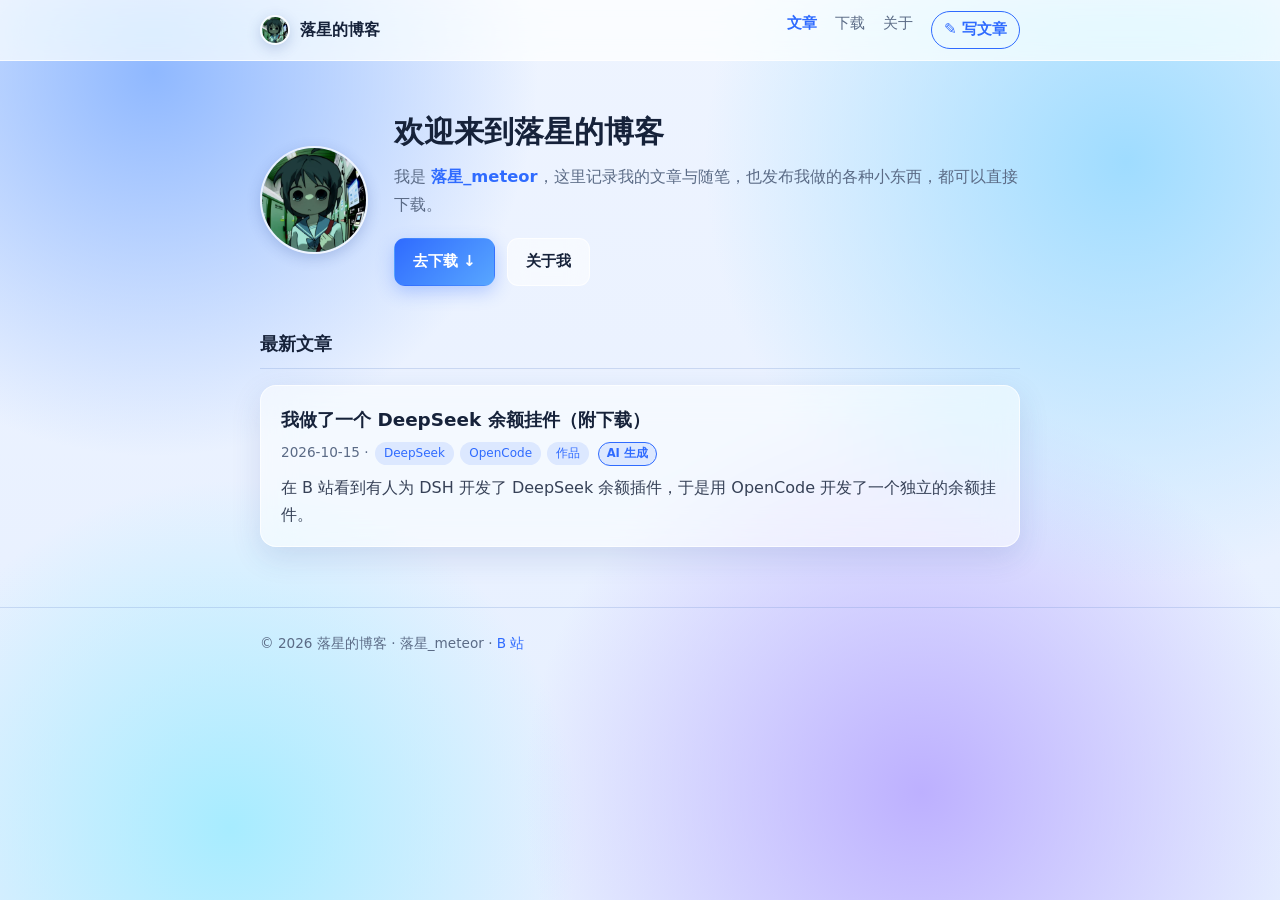
==== index.html @ 9fdb2017 "Add files via upload" ====
<!DOCTYPE html>
<html lang="zh-CN">
<head>
<meta charset="UTF-8">
<meta name="viewport" content="width=device-width, initial-scale=1.0">
<title>落星的博客</title>
<meta name="description" content="欢迎来到落星的博客，记录文章，也发布我做的东西。">
<link rel="icon" href="assets/avatar.jpg">
<link rel="stylesheet" href="assets/style.css">
</head>
<body data-page="home">
  <header class="site-header">
    <div class="container header-inner">
      <a class="brand" href="index.html">
        <img class="brand-avatar" src="assets/avatar.jpg" alt="">
        落星的博客
      </a>
      <nav class="nav">
        <a href="index.html" class="active">文章</a>
        <a href="downloads.html">下载</a>
        <a href="about.html">关于</a>
        <a href="admin.html" class="write-link">✎ 写文章</a>
      </nav>
    </div>
  </header>

  <main class="container">
    <section class="hero">
      <img class="avatar" src="assets/avatar.jpg" alt="落星_meteor 的头像">
      <div class="hero-text">
        <h1>欢迎来到落星的博客</h1>
        <p>我是 <span class="accent">落星_meteor</span>，这里记录我的文章与随笔，也发布我做的各种小东西，都可以直接下载。</p>
        <div class="hero-actions">
          <a class="btn" href="downloads.html">去下载 ↓</a>
          <a class="btn ghost" href="about.html">关于我</a>
        </div>
      </div>
    </section>

    <section>
      <h2 class="section-title">最新文章</h2>
      <div id="posts-list" class="post-list"></div>
    </section>
  </main>

  <footer class="site-footer">
    <div class="container">
      <p>© <span id="year"></span> 落星的博客 · 落星_meteor ·
        <a href="https://space.bilibili.com/3632300612913675" target="_blank" rel="noopener">B 站</a>
      </p>
    </div>
  </footer>

  <script src="assets/data.js"></script>
  <script src="assets/app.js"></script>
</body>
</html>
---- assets/style.css ----
/* ============ 落星的博客 · 蓝色 + 磨砂玻璃 ============ */
:root {
  --accent: #2f6bff;
  --accent-2: #58a6ff;
  --text: #16223a;
  --muted: #5b6b86;
  --line: rgba(120, 150, 210, .28);
  --glass: rgba(255, 255, 255, .55);
  --glass-strong: rgba(255, 255, 255, .72);
  --glass-border: rgba(255, 255, 255, .7);
  --glass-shadow: 0 10px 30px rgba(35, 70, 150, .14);
  --accent-soft: rgba(47, 107, 255, .12);
  --radius: 16px;
  --maxw: 800px;
}

@media (prefers-color-scheme: dark) {
  :root {
    --accent: #5b9bff;
    --accent-2: #8cc4ff;
    --text: #e8eefc;
    --muted: #9fb0cc;
    --line: rgba(150, 180, 230, .18);
    --glass: rgba(20, 28, 48, .55);
    --glass-strong: rgba(16, 24, 44, .74);
    --glass-border: rgba(140, 175, 235, .18);
    --glass-shadow: 0 10px 30px rgba(0, 0, 0, .42);
    --accent-soft: rgba(91, 155, 255, .16);
  }
}

* { box-sizing: border-box; }
html { scroll-behavior: smooth; }

body {
  margin: 0;
  color: var(--text);
  font-family: system-ui, -apple-system, "Segoe UI", "PingFang SC",
    "Microsoft YaHei", "Hiragino Sans GB", sans-serif;
  line-height: 1.7;
  -webkit-font-smoothing: antialiased;
  min-height: 100vh;
  background: #e9f1ff;
}

/* 背景渐变光斑（磨砂玻璃的底色） */
body::before {
  content: "";
  position: fixed;
  inset: 0;
  z-index: -1;
  background:
    radial-gradient(620px 620px at 12% 8%, #8fb8ff 0%, transparent 62%),
    radial-gradient(680px 680px at 88% 18%, #9fdcff 0%, transparent 62%),
    radial-gradient(640px 640px at 72% 88%, #bdb0ff 0%, transparent 62%),
    radial-gradient(560px 560px at 18% 92%, #a7ecff 0%, transparent 62%),
    linear-gradient(180deg, #eef4ff 0%, #e6efff 100%);
}
@media (prefers-color-scheme: dark) {
  body { background: #0a0f1c; }
  body::before {
    background:
      radial-gradient(620px 620px at 12% 8%, #1c3a7a 0%, transparent 62%),
      radial-gradient(680px 680px at 88% 18%, #123f66 0%, transparent 62%),
      radial-gradient(640px 640px at 72% 88%, #3a2a6e 0%, transparent 62%),
      radial-gradient(560px 560px at 18% 92%, #14405a 0%, transparent 62%),
      linear-gradient(180deg, #0a0f1c 0%, #0c1526 100%);
  }
}

a { color: var(--accent); text-decoration: none; }
a:hover { text-decoration: underline; }

.container { max-width: var(--maxw); margin: 0 auto; padding: 0 20px; }

/* 通用玻璃面板 */
.glass {
  background: var(--glass);
  backdrop-filter: blur(16px) saturate(150%);
  -webkit-backdrop-filter: blur(16px) saturate(150%);
  border: 1px solid var(--glass-border);
  box-shadow: var(--glass-shadow);
}

/* ---------- Header ---------- */
.site-header {
  position: sticky;
  top: 0;
  z-index: 20;
  backdrop-filter: blur(18px) saturate(160%);
  -webkit-backdrop-filter: blur(18px) saturate(160%);
  background: var(--glass-strong);
  border-bottom: 1px solid var(--glass-border);
}

.header-inner {
  display: flex;
  align-items: center;
  justify-content: space-between;
  height: 60px;
}

.brand {
  display: flex;
  align-items: center;
  gap: 10px;
  font-weight: 700;
  font-size: 1.02rem;
  color: var(--text);
}
.brand:hover { text-decoration: none; }
.brand-avatar,
.avatar {
  border-radius: 50%;
  object-fit: cover;
  border: 2px solid var(--glass-border);
  box-shadow: 0 4px 14px rgba(35, 70, 150, .22);
}
.brand-avatar { width: 30px; height: 30px; }

.nav { display: flex; gap: 18px; }
.nav a { color: var(--muted); font-size: .95rem; }
.nav a:hover { color: var(--text); text-decoration: none; }
.nav a.active { color: var(--accent); font-weight: 600; }
.nav a.write-link {
  color: var(--accent);
  font-weight: 600;
  padding: 5px 12px;
  border: 1px solid var(--accent);
  border-radius: 999px;
  transition: background .15s ease, color .15s ease;
}
.nav a.write-link:hover { background: var(--accent); color: #fff; }

/* ---------- Hero ---------- */
.hero {
  display: flex;
  align-items: center;
  gap: 26px;
  padding: 52px 0 36px;
}
.hero .avatar {
  width: 108px;
  height: 108px;
  flex: none;
}
.hero-text { flex: 1; }
.hero h1 { font-size: 1.85rem; margin: 0 0 10px; line-height: 1.35; }
.hero p { color: var(--muted); font-size: 1.02rem; margin: 0 0 20px; }
.accent { color: var(--accent); font-weight: 600; }

.hero-actions { display: flex; gap: 12px; flex-wrap: wrap; }

.btn {
  display: inline-block;
  padding: 10px 18px;
  border-radius: 11px;
  background: linear-gradient(135deg, var(--accent), var(--accent-2));
  color: #fff;
  font-size: .95rem;
  font-weight: 600;
  border: 1px solid transparent;
  box-shadow: 0 6px 18px rgba(47, 107, 255, .3);
  transition: transform .1s ease, opacity .15s ease;
}
.btn:hover { text-decoration: none; opacity: .94; transform: translateY(-1px); }
.btn.ghost {
  background: var(--glass);
  color: var(--text);
  border: 1px solid var(--glass-border);
  backdrop-filter: blur(10px);
  -webkit-backdrop-filter: blur(10px);
  box-shadow: none;
}

/* ---------- Sections ---------- */
.section-title {
  font-size: 1.1rem;
  margin: 8px 0 16px;
  padding-bottom: 8px;
  border-bottom: 1px solid var(--line);
}

.page-title { font-size: 1.7rem; margin: 40px 0 8px; }
.muted { color: var(--muted); }

/* ---------- Post list ---------- */
.post-list { display: grid; gap: 14px; margin-bottom: 60px; }

.post-card {
  background: var(--glass);
  backdrop-filter: blur(16px) saturate(150%);
  -webkit-backdrop-filter: blur(16px) saturate(150%);
  border: 1px solid var(--glass-border);
  box-shadow: var(--glass-shadow);
  border-radius: var(--radius);
  padding: 18px 20px;
  transition: border-color .15s ease, transform .1s ease;
}
.post-card:hover { border-color: var(--accent); transform: translateY(-2px); }
.post-card-link { color: var(--text); }
.post-card-link:hover { text-decoration: none; }
.post-card h3 { margin: 0 0 6px; font-size: 1.15rem; }

.meta { color: var(--muted); font-size: .85rem; margin: 0 0 8px; }
.summary { margin: 0; color: var(--text); opacity: .85; }

.tag {
  display: inline-block;
  padding: 1px 9px;
  margin-left: 2px;
  border-radius: 999px;
  background: var(--accent-soft);
  color: var(--accent);
  font-size: .75rem;
}

/* AI 生成标注 */
.ai-notice {
  display: inline-block;
  margin: 4px 0 0;
  padding: 5px 12px;
  border-radius: 999px;
  background: var(--accent-soft);
  color: var(--accent);
  border: 1px dashed var(--accent);
  font-size: .8rem;
  font-weight: 600;
}
.ai-badge {
  display: inline-block;
  padding: 1px 8px;
  margin-left: 4px;
  border-radius: 999px;
  background: var(--accent-soft);
  color: var(--accent);
  border: 1px solid var(--accent);
  font-size: .72rem;
  font-weight: 600;
}

/* ---------- Post page ---------- */
.back-link { display: inline-block; margin: 28px 0 6px; color: var(--muted); font-size: .9rem; }
.post { margin-bottom: 60px; }
.post-title { font-size: 1.8rem; line-height: 1.35; margin: 14px 0 8px; }

.prose { margin-top: 18px; }
.prose h2 { font-size: 1.25rem; margin: 32px 0 10px; }
.prose h3 { font-size: 1.08rem; margin: 24px 0 8px; }
.prose p { margin: 12px 0; }
.prose ul, .prose ol { padding-left: 22px; }
.prose li { margin: 6px 0; }
.prose img { max-width: 100%; border-radius: 10px; }

.prose code {
  background: var(--accent-soft);
  color: var(--accent);
  padding: 2px 6px;
  border-radius: 6px;
  font-size: .9em;
  font-family: ui-monospace, "Cascadia Code", Consolas, monospace;
}
.prose pre {
  background: #0d1117;
  color: #e6edf3;
  padding: 16px;
  border-radius: 12px;
  overflow-x: auto;
  line-height: 1.55;
}
.prose pre code { background: none; padding: 0; color: inherit; }

/* ---------- Downloads ---------- */
.download-list { display: grid; gap: 14px; margin: 24px 0 60px; }

.download-card {
  display: flex;
  align-items: center;
  justify-content: space-between;
  gap: 16px;
  background: var(--glass);
  backdrop-filter: blur(16px) saturate(150%);
  -webkit-backdrop-filter: blur(16px) saturate(150%);
  border: 1px solid var(--glass-border);
  box-shadow: var(--glass-shadow);
  border-radius: var(--radius);
  padding: 18px 20px;
}
.download-info h3 { margin: 0 0 6px; font-size: 1.08rem; }
.download-info .summary { opacity: .82; }
.download-btn { white-space: nowrap; }

/* ---------- Footer ---------- */
.site-footer {
  border-top: 1px solid var(--line);
  padding: 24px 0;
  color: var(--muted);
  font-size: .85rem;
}
.site-footer p { margin: 0; }

/* ---------- Mobile ---------- */
@media (max-width: 560px) {
  .hero { flex-direction: column; text-align: center; gap: 16px; padding: 36px 0 28px; }
  .hero-actions { justify-content: center; }
  .hero h1 { font-size: 1.5rem; }
  .download-card { flex-direction: column; align-items: flex-start; }
  .download-btn { width: 100%; text-align: center; }
}
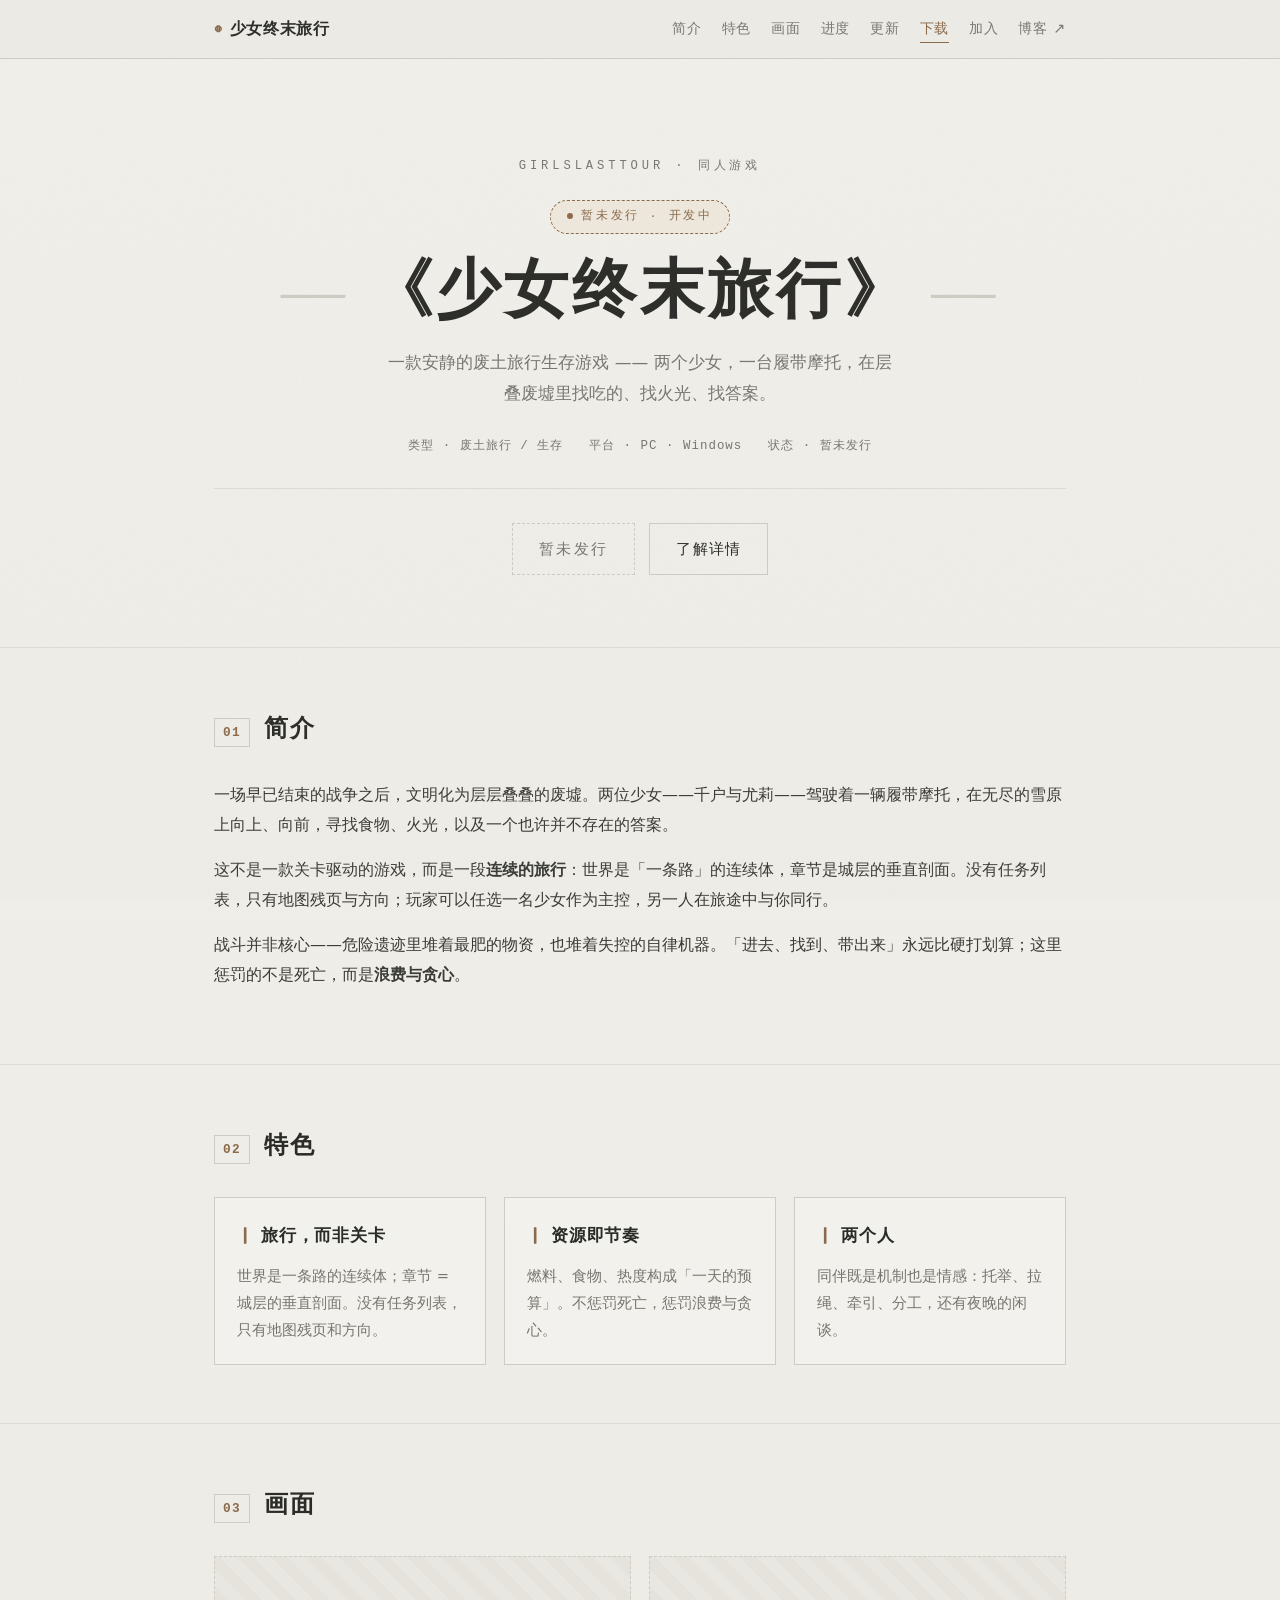
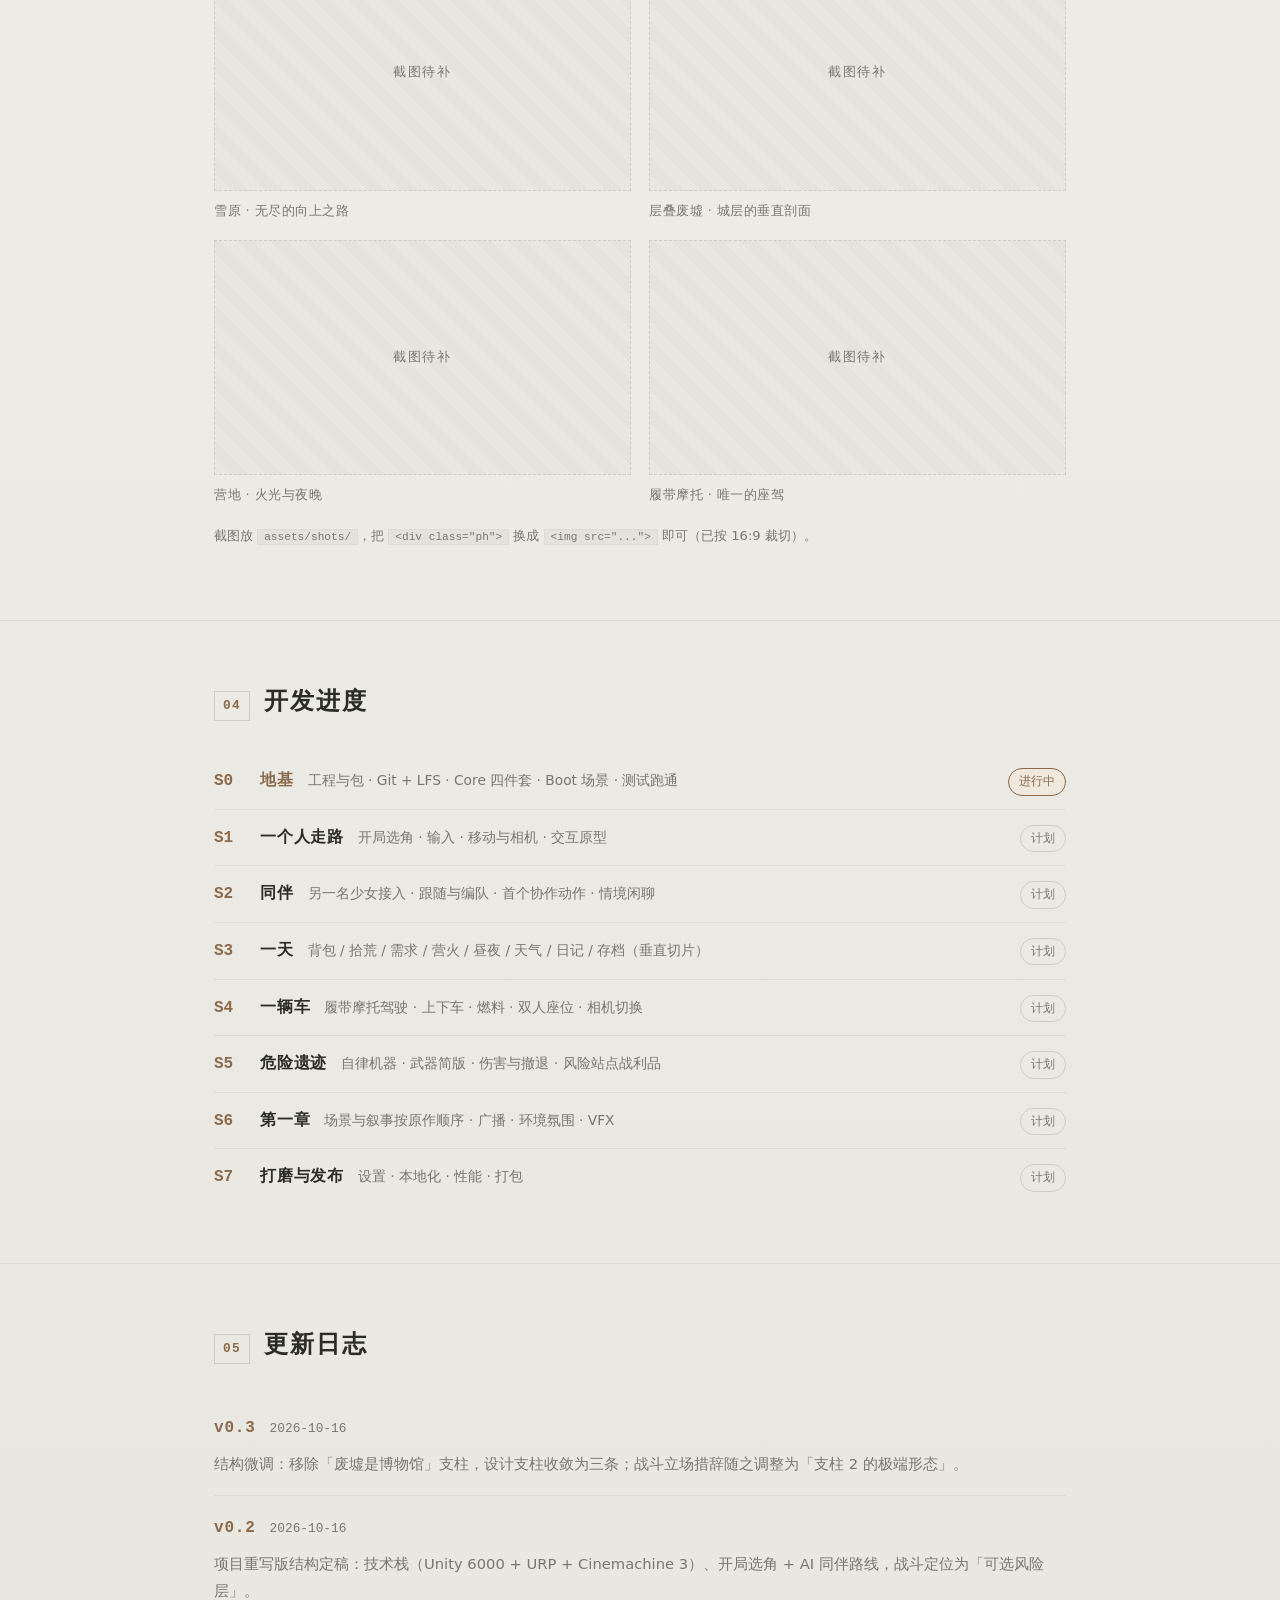
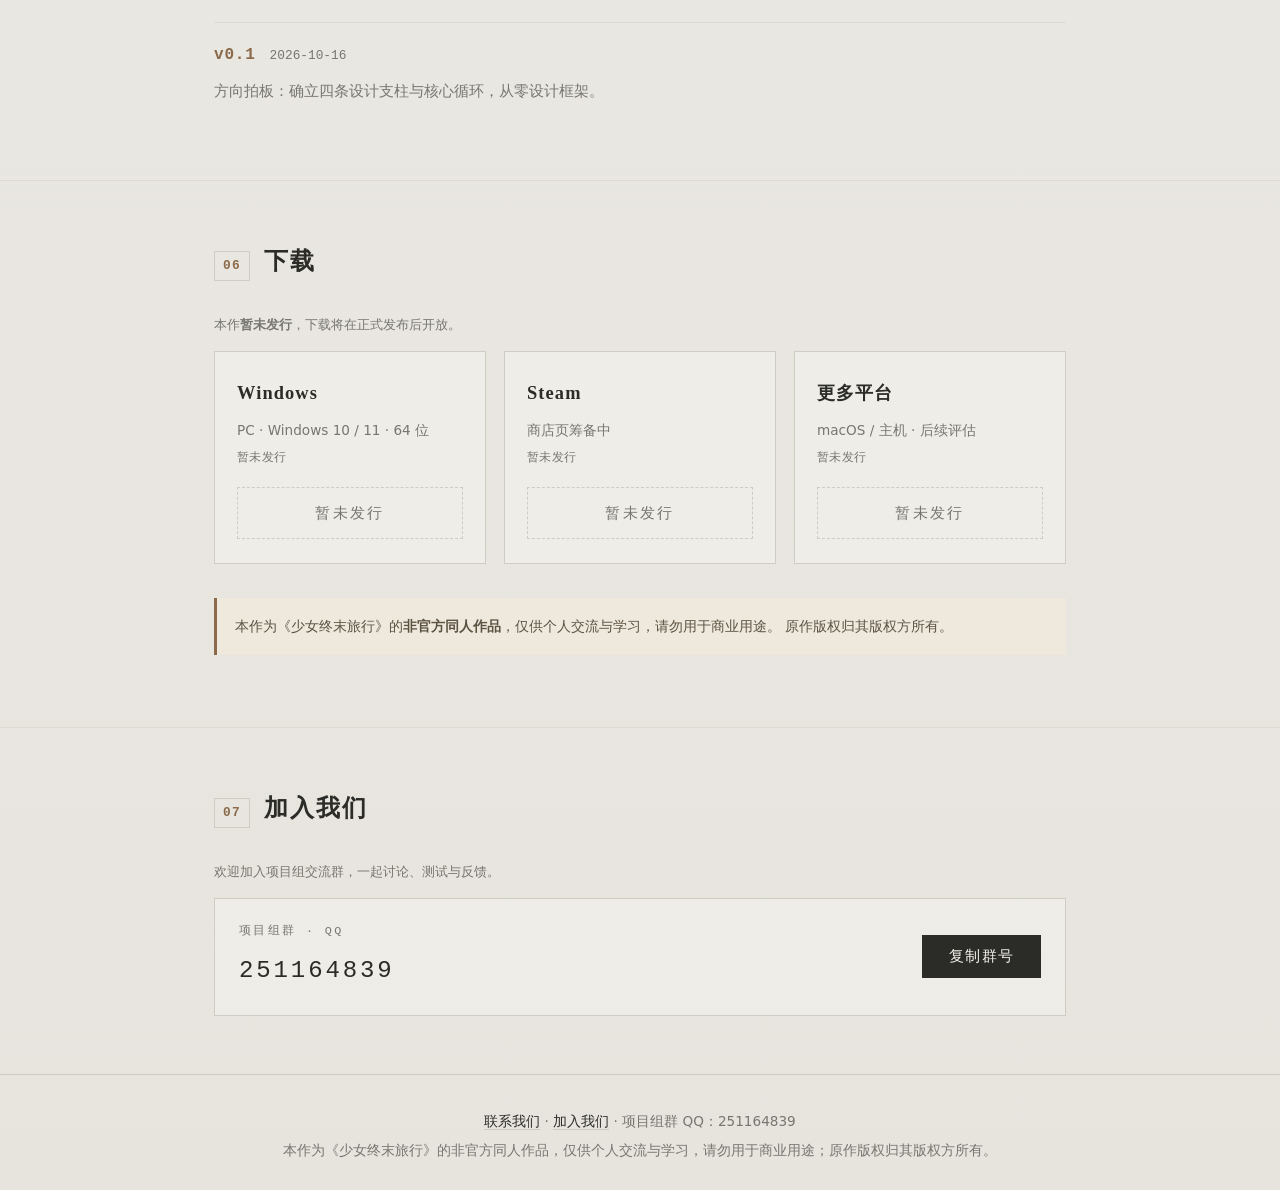
==== commit 4947b536: "restructure: game site at root, blog moved to /blog" ====
--- a/index.html
+++ b/index.html
@@ -3,55 +3,276 @@
 <head>
 <meta charset="UTF-8">
 <meta name="viewport" content="width=device-width, initial-scale=1.0">
-<title>落星的博客</title>
-<meta name="description" content="欢迎来到落星的博客，记录文章，也发布我做的东西。">
-<link rel="icon" href="assets/avatar.jpg">
+<title>少女终末旅行 · 同人游戏 | GirlsLastTour</title>
+<meta name="description" content="一款安静的废土旅行生存游戏：两个少女，一台履带摩托，在层叠废墟里找吃的、找火光、找答案。">
 <link rel="stylesheet" href="assets/style.css">
 </head>
-<body data-page="home">
-  <header class="site-header">
-    <div class="container header-inner">
-      <a class="brand" href="index.html">
-        <img class="brand-avatar" src="assets/avatar.jpg" alt="">
-        落星的博客
-      </a>
-      <nav class="nav">
-        <a href="index.html" class="active">文章</a>
-        <a href="downloads.html">下载</a>
-        <a href="about.html">关于</a>
-        <a href="admin.html" class="write-link">✎ 写文章</a>
-      </nav>
-    </div>
-  </header>
-
-  <main class="container">
-    <section class="hero">
-      <img class="avatar" src="assets/avatar.jpg" alt="落星_meteor 的头像">
-      <div class="hero-text">
-        <h1>欢迎来到落星的博客</h1>
-        <p>我是 <span class="accent">落星_meteor</span>，这里记录我的文章与随笔，也发布我做的各种小东西，都可以直接下载。</p>
-        <div class="hero-actions">
-          <a class="btn" href="downloads.html">去下载 ↓</a>
-          <a class="btn ghost" href="about.html">关于我</a>
-        </div>
-      </div>
-    </section>
-
-    <section>
-      <h2 class="section-title">最新文章</h2>
-      <div id="posts-list" class="post-list"></div>
-    </section>
-  </main>
-
-  <footer class="site-footer">
-    <div class="container">
-      <p>© <span id="year"></span> 落星的博客 · 落星_meteor ·
-        <a href="https://space.bilibili.com/3632300612913675" target="_blank" rel="noopener">B 站</a>
+<body>
+
+<div class="snow" aria-hidden="true">
+  <span style="--x:4%;  --d:12s; --delay:0s"></span>
+  <span style="--x:11%; --d:16s; --delay:2s"></span>
+  <span style="--x:18%; --d:10s; --delay:5s"></span>
+  <span style="--x:26%; --d:14s; --delay:1s"></span>
+  <span style="--x:33%; --d:18s; --delay:7s"></span>
+  <span style="--x:41%; --d:11s; --delay:3s"></span>
+  <span style="--x:48%; --d:15s; --delay:9s"></span>
+  <span style="--x:56%; --d:13s; --delay:4s"></span>
+  <span style="--x:63%; --d:17s; --delay:6s"></span>
+  <span style="--x:71%; --d:12s; --delay:0.5s"></span>
+  <span style="--x:78%; --d:16s; --delay:8s"></span>
+  <span style="--x:86%; --d:10s; --delay:2.5s"></span>
+  <span style="--x:93%; --d:14s; --delay:5.5s"></span>
+</div>
+
+<header class="site-header">
+  <div class="wrap header-inner">
+    <a class="brand" href="#top">
+      <span class="brand-mark">◍</span>
+      少女终末旅行
+    </a>
+    <nav class="nav">
+      <a href="#about">简介</a>
+      <a href="#features">特色</a>
+      <a href="#shots">画面</a>
+      <a href="#roadmap">进度</a>
+      <a href="#changelog">更新</a>
+      <a href="#download" class="nav-dl">下载</a>
+      <a href="#join">加入</a>
+      <a href="blog/index.html">博客 ↗</a>
+    </nav>
+  </div>
+</header>
+
+<main id="top">
+
+  <!-- Hero -->
+  <section class="hero">
+    <div class="wrap">
+      <p class="kicker">GirlsLastTour · 同人游戏</p>
+      <p class="soon"><span class="dot"></span>暂未发行 · 开发中</p>
+      <h1>《少女终末旅行》</h1>
+      <p class="tagline">一款安静的废土旅行生存游戏 —— 两个少女，一台履带摩托，在层叠废墟里找吃的、找火光、找答案。</p>
+      <div class="hero-meta">
+        <span>类型 · 废土旅行 / 生存</span>
+        <span>平台 · PC · Windows</span>
+        <span>状态 · 暂未发行</span>
+      </div>
+      <div class="hero-actions">
+        <span class="btn is-disabled">暂未发行</span>
+        <a class="btn ghost" href="#about">了解详情</a>
+      </div>
+    </div>
+  </section>
+
+  <!-- 简介 -->
+  <section id="about" class="section">
+    <div class="wrap">
+      <h2><span class="idx">01</span>简介</h2>
+      <div class="prose">
+        <p>一场早已结束的战争之后，文明化为层层叠叠的废墟。两位少女——千户与尤莉——驾驶着一辆履带摩托，在无尽的雪原上向上、向前，寻找食物、火光，以及一个也许并不存在的答案。</p>
+        <p>这不是一款关卡驱动的游戏，而是一段<strong>连续的旅行</strong>：世界是「一条路」的连续体，章节是城层的垂直剖面。没有任务列表，只有地图残页与方向；玩家可以任选一名少女作为主控，另一人在旅途中与你同行。</p>
+        <p>战斗并非核心——危险遗迹里堆着最肥的物资，也堆着失控的自律机器。「进去、找到、带出来」永远比硬打划算；这里惩罚的不是死亡，而是<strong>浪费与贪心</strong>。</p>
+      </div>
+    </div>
+  </section>
+
+  <!-- 特色（四条设计支柱）-->
+  <section id="features" class="section">
+    <div class="wrap">
+      <h2><span class="idx">02</span>特色</h2>
+      <div class="grid features">
+        <article class="card">
+          <h3>旅行，而非关卡</h3>
+          <p>世界是一条路的连续体；章节 = 城层的垂直剖面。没有任务列表，只有地图残页和方向。</p>
+        </article>
+        <article class="card">
+          <h3>资源即节奏</h3>
+          <p>燃料、食物、热度构成「一天的预算」。不惩罚死亡，惩罚浪费与贪心。</p>
+        </article>
+        <article class="card">
+          <h3>两个人</h3>
+          <p>同伴既是机制也是情感：托举、拉绳、牵引、分工，还有夜晚的闲谈。</p>
+        </article>
+      </div>
+    </div>
+  </section>
+
+  <!-- 画面 -->
+  <section id="shots" class="section">
+    <div class="wrap">
+      <h2><span class="idx">03</span>画面</h2>
+      <div class="grid shots">
+        <figure class="shot"><div class="ph">截图待补</div><figcaption>雪原 · 无尽的向上之路</figcaption></figure>
+        <figure class="shot"><div class="ph">截图待补</div><figcaption>层叠废墟 · 城层的垂直剖面</figcaption></figure>
+        <figure class="shot"><div class="ph">截图待补</div><figcaption>营地 · 火光与夜晚</figcaption></figure>
+        <figure class="shot"><div class="ph">截图待补</div><figcaption>履带摩托 · 唯一的座驾</figcaption></figure>
+      </div>
+      <p class="hint">截图放 <code>assets/shots/</code>，把 <code>&lt;div class="ph"&gt;</code> 换成 <code>&lt;img src="..."&gt;</code> 即可（已按 16:9 裁切）。</p>
+    </div>
+  </section>
+
+  <!-- 开发进度 -->
+  <section id="roadmap" class="section">
+    <div class="wrap">
+      <h2><span class="idx">04</span>开发进度</h2>
+      <ul class="roadmap">
+        <li class="now">
+          <span class="st">S0</span>
+          <span class="rm-title">地基</span>
+          <span class="rm-desc">工程与包 · Git + LFS · Core 四件套 · Boot 场景 · 测试跑通</span>
+          <span class="rm-st">进行中</span>
+        </li>
+        <li>
+          <span class="st">S1</span>
+          <span class="rm-title">一个人走路</span>
+          <span class="rm-desc">开局选角 · 输入 · 移动与相机 · 交互原型</span>
+          <span class="rm-st">计划</span>
+        </li>
+        <li>
+          <span class="st">S2</span>
+          <span class="rm-title">同伴</span>
+          <span class="rm-desc">另一名少女接入 · 跟随与编队 · 首个协作动作 · 情境闲聊</span>
+          <span class="rm-st">计划</span>
+        </li>
+        <li>
+          <span class="st">S3</span>
+          <span class="rm-title">一天</span>
+          <span class="rm-desc">背包 / 拾荒 / 需求 / 营火 / 昼夜 / 天气 / 日记 / 存档（垂直切片）</span>
+          <span class="rm-st">计划</span>
+        </li>
+        <li>
+          <span class="st">S4</span>
+          <span class="rm-title">一辆车</span>
+          <span class="rm-desc">履带摩托驾驶 · 上下车 · 燃料 · 双人座位 · 相机切换</span>
+          <span class="rm-st">计划</span>
+        </li>
+        <li>
+          <span class="st">S5</span>
+          <span class="rm-title">危险遗迹</span>
+          <span class="rm-desc">自律机器 · 武器简版 · 伤害与撤退 · 风险站点战利品</span>
+          <span class="rm-st">计划</span>
+        </li>
+        <li>
+          <span class="st">S6</span>
+          <span class="rm-title">第一章</span>
+          <span class="rm-desc">场景与叙事按原作顺序 · 广播 · 环境氛围 · VFX</span>
+          <span class="rm-st">计划</span>
+        </li>
+        <li>
+          <span class="st">S7</span>
+          <span class="rm-title">打磨与发布</span>
+          <span class="rm-desc">设置 · 本地化 · 性能 · 打包</span>
+          <span class="rm-st">计划</span>
+        </li>
+      </ul>
+    </div>
+  </section>
+
+  <!-- 更新日志 -->
+  <section id="changelog" class="section">
+    <div class="wrap">
+      <h2><span class="idx">05</span>更新日志</h2>
+      <ul class="log">
+        <li>
+          <div class="log-head"><span class="ver">v0.3</span><span class="date">2026-10-16</span></div>
+          <p>结构微调：移除「废墟是博物馆」支柱，设计支柱收敛为三条；战斗立场措辞随之调整为「支柱 2 的极端形态」。</p>
+        </li>
+        <li>
+          <div class="log-head"><span class="ver">v0.2</span><span class="date">2026-10-16</span></div>
+          <p>项目重写版结构定稿：技术栈（Unity 6000 + URP + Cinemachine 3）、开局选角 + AI 同伴路线，战斗定位为「可选风险层」。</p>
+        </li>
+        <li>
+          <div class="log-head"><span class="ver">v0.1</span><span class="date">2026-10-16</span></div>
+          <p>方向拍板：确立四条设计支柱与核心循环，从零设计框架。</p>
+        </li>
+      </ul>
+    </div>
+  </section>
+
+  <!-- 下载 -->
+  <section id="download" class="section">
+    <div class="wrap">
+      <h2><span class="idx">06</span>下载</h2>
+      <p class="hint" style="margin-top:0">本作<strong>暂未发行</strong>，下载将在正式发布后开放。</p>
+      <div class="grid downloads">
+        <div class="dl-card">
+          <h3>Windows</h3>
+          <p class="muted">PC · Windows 10 / 11 · 64 位</p>
+          <p class="meta">暂未发行</p>
+          <span class="btn is-disabled">暂未发行</span>
+        </div>
+        <div class="dl-card">
+          <h3>Steam</h3>
+          <p class="muted">商店页筹备中</p>
+          <p class="meta">暂未发行</p>
+          <span class="btn is-disabled">暂未发行</span>
+        </div>
+        <div class="dl-card">
+          <h3>更多平台</h3>
+          <p class="muted">macOS / 主机 · 后续评估</p>
+          <p class="meta">暂未发行</p>
+          <span class="btn is-disabled">暂未发行</span>
+        </div>
+      </div>
+      <p class="disclaimer">
+        本作为《少女终末旅行》的<strong>非官方同人作品</strong>，仅供个人交流与学习，请勿用于商业用途。
+        原作版权归其版权方所有。
       </p>
     </div>
-  </footer>
-
-  <script src="assets/data.js"></script>
-  <script src="assets/app.js"></script>
+  </section>
+
+  <!-- 加入我们 -->
+  <section id="join" class="section">
+    <div class="wrap">
+      <h2><span class="idx">07</span>加入我们</h2>
+      <p class="hint" style="margin-top:0">欢迎加入项目组交流群，一起讨论、测试与反馈。</p>
+      <div class="join-card">
+        <div>
+          <p class="join-label">项目组群 · QQ</p>
+          <p class="join-no">251164839</p>
+        </div>
+        <button class="btn" data-copy="251164839" type="button">复制群号</button>
+      </div>
+    </div>
+  </section>
+
+</main>
+
+<footer class="site-footer">
+  <div class="wrap">
+    <p><a href="blog/about.html">联系我们</a> · <a href="#join">加入我们</a> · 项目组群 QQ：251164839</p>
+    <p class="muted">本作为《少女终末旅行》的非官方同人作品，仅供个人交流与学习，请勿用于商业用途；原作版权归其版权方所有。</p>
+  </div>
+</footer>
+
+<script>
+document.querySelectorAll("[data-copy]").forEach(function (btn) {
+  btn.addEventListener("click", function () {
+    var text = btn.getAttribute("data-copy");
+    var old = btn.textContent;
+    function done() {
+      btn.textContent = "已复制 ✓";
+      setTimeout(function () { btn.textContent = old; }, 1500);
+    }
+    function fallback() {
+      var ta = document.createElement("textarea");
+      ta.value = text;
+      ta.style.position = "fixed";
+      ta.style.opacity = "0";
+      document.body.appendChild(ta);
+      ta.select();
+      try { document.execCommand("copy"); done(); } catch (e) {}
+      document.body.removeChild(ta);
+    }
+    if (navigator.clipboard && navigator.clipboard.writeText) {
+      navigator.clipboard.writeText(text).then(done, fallback);
+    } else {
+      fallback();
+    }
+  });
+});
+</script>
+
 </body>
 </html>
--- a/assets/style.css
+++ b/assets/style.css
@@ -1,309 +1,297 @@
-/* ============ 落星的博客 · 蓝色 + 磨砂玻璃 ============ */
+/* ============ 少女终末旅行 · 灰白废土风 ============ */
 :root {
-  --accent: #2f6bff;
-  --accent-2: #58a6ff;
-  --text: #16223a;
-  --muted: #5b6b86;
-  --line: rgba(120, 150, 210, .28);
-  --glass: rgba(255, 255, 255, .55);
-  --glass-strong: rgba(255, 255, 255, .72);
-  --glass-border: rgba(255, 255, 255, .7);
-  --glass-shadow: 0 10px 30px rgba(35, 70, 150, .14);
-  --accent-soft: rgba(47, 107, 255, .12);
-  --radius: 16px;
-  --maxw: 800px;
-}
-
-@media (prefers-color-scheme: dark) {
-  :root {
-    --accent: #5b9bff;
-    --accent-2: #8cc4ff;
-    --text: #e8eefc;
-    --muted: #9fb0cc;
-    --line: rgba(150, 180, 230, .18);
-    --glass: rgba(20, 28, 48, .55);
-    --glass-strong: rgba(16, 24, 44, .74);
-    --glass-border: rgba(140, 175, 235, .18);
-    --glass-shadow: 0 10px 30px rgba(0, 0, 0, .42);
-    --accent-soft: rgba(91, 155, 255, .16);
-  }
+  --paper: #ecebe6;
+  --paper-2: #e4e2db;
+  --ink: #2b2b28;
+  --muted: #77766f;
+  --line: #cfccc3;
+  --line-soft: #dedbd3;
+  --accent: #8a6a4a;      /* 陈旧金属 · 暖褐 */
+  --accent-soft: #efe8dd;
+  --serif: "Noto Serif SC", "Source Han Serif SC", "Songti SC", "SimSun", "Georgia", serif;
+  --sans: system-ui, -apple-system, "Segoe UI", "PingFang SC", "Microsoft YaHei", sans-serif;
+  --mono: ui-monospace, "Cascadia Code", Consolas, "SFMono-Regular", monospace;
+  --maxw: 900px;
 }
 
 * { box-sizing: border-box; }
+
 html { scroll-behavior: smooth; }
 
 body {
   margin: 0;
-  color: var(--text);
-  font-family: system-ui, -apple-system, "Segoe UI", "PingFang SC",
-    "Microsoft YaHei", "Hiragino Sans GB", sans-serif;
-  line-height: 1.7;
+  color: var(--ink);
+  font-family: var(--sans);
+  line-height: 1.85;
+  background: var(--paper);
+  background-image:
+    linear-gradient(180deg, #f1f0eb 0%, #e6e4dd 100%);
   -webkit-font-smoothing: antialiased;
-  min-height: 100vh;
-  background: #e9f1ff;
-}
-
-/* 背景渐变光斑（磨砂玻璃的底色） */
-body::before {
+  overflow-x: hidden;
+}
+
+/* 纸张颗粒 */
+body::after {
   content: "";
   position: fixed;
   inset: 0;
-  z-index: -1;
-  background:
-    radial-gradient(620px 620px at 12% 8%, #8fb8ff 0%, transparent 62%),
-    radial-gradient(680px 680px at 88% 18%, #9fdcff 0%, transparent 62%),
-    radial-gradient(640px 640px at 72% 88%, #bdb0ff 0%, transparent 62%),
-    radial-gradient(560px 560px at 18% 92%, #a7ecff 0%, transparent 62%),
-    linear-gradient(180deg, #eef4ff 0%, #e6efff 100%);
-}
-@media (prefers-color-scheme: dark) {
-  body { background: #0a0f1c; }
-  body::before {
-    background:
-      radial-gradient(620px 620px at 12% 8%, #1c3a7a 0%, transparent 62%),
-      radial-gradient(680px 680px at 88% 18%, #123f66 0%, transparent 62%),
-      radial-gradient(640px 640px at 72% 88%, #3a2a6e 0%, transparent 62%),
-      radial-gradient(560px 560px at 18% 92%, #14405a 0%, transparent 62%),
-      linear-gradient(180deg, #0a0f1c 0%, #0c1526 100%);
-  }
-}
-
-a { color: var(--accent); text-decoration: none; }
-a:hover { text-decoration: underline; }
-
-.container { max-width: var(--maxw); margin: 0 auto; padding: 0 20px; }
-
-/* 通用玻璃面板 */
-.glass {
-  background: var(--glass);
-  backdrop-filter: blur(16px) saturate(150%);
-  -webkit-backdrop-filter: blur(16px) saturate(150%);
-  border: 1px solid var(--glass-border);
-  box-shadow: var(--glass-shadow);
-}
+  z-index: 999;
+  pointer-events: none;
+  opacity: .05;
+  background-image: url("data:image/svg+xml,%3Csvg xmlns='http://www.w3.org/2000/svg' width='140' height='140'%3E%3Cfilter id='n'%3E%3CfeTurbulence type='fractalNoise' baseFrequency='0.85' numOctaves='2'/%3E%3C/filter%3E%3Crect width='100%25' height='100%25' filter='url(%23n)'/%3E%3C/svg%3E");
+}
+
+/* 雪 */
+.snow { position: fixed; inset: 0; z-index: 0; pointer-events: none; overflow: hidden; }
+.snow span {
+  position: absolute;
+  top: -5vh;
+  left: var(--x);
+  width: 3px; height: 3px;
+  border-radius: 50%;
+  background: #fff;
+  opacity: .5;
+  animation: fall var(--d) linear var(--delay) infinite;
+}
+@keyframes fall { to { transform: translateY(116vh); } }
+@media (prefers-reduced-motion: reduce) { .snow { display: none; } }
+
+a { color: var(--ink); text-decoration: none; }
+a:hover { color: var(--accent); }
+
+.wrap { max-width: var(--maxw); margin: 0 auto; padding: 0 24px; position: relative; z-index: 1; }
 
 /* ---------- Header ---------- */
 .site-header {
-  position: sticky;
-  top: 0;
-  z-index: 20;
-  backdrop-filter: blur(18px) saturate(160%);
-  -webkit-backdrop-filter: blur(18px) saturate(160%);
-  background: var(--glass-strong);
-  border-bottom: 1px solid var(--glass-border);
-}
-
-.header-inner {
-  display: flex;
-  align-items: center;
-  justify-content: space-between;
-  height: 60px;
-}
-
-.brand {
-  display: flex;
-  align-items: center;
-  gap: 10px;
+  position: sticky; top: 0; z-index: 10;
+  border-bottom: 1px solid var(--line);
+  background: rgba(236, 235, 230, .82);
+  backdrop-filter: blur(6px);
+  -webkit-backdrop-filter: blur(6px);
+}
+.header-inner { display: flex; align-items: center; justify-content: space-between; height: 58px; }
+.brand { display: flex; align-items: center; gap: 8px; font-family: var(--serif); font-weight: 700; letter-spacing: .04em; }
+.brand-mark { color: var(--accent); font-size: .9em; }
+.nav { display: flex; gap: 20px; }
+.nav a { color: var(--muted); font-size: .9rem; letter-spacing: .05em; }
+.nav a:hover { color: var(--ink); }
+.nav-dl { color: var(--accent) !important; border-bottom: 1px solid var(--accent); }
+
+/* ---------- Hero ---------- */
+.hero { padding: 96px 0 72px; text-align: center; }
+.kicker {
+  font-family: var(--mono);
+  font-size: .76rem;
+  letter-spacing: .32em;
+  color: var(--muted);
+  text-transform: uppercase;
+  margin: 0 0 22px;
+}
+
+/* 暂未发行徽标 */
+.soon {
+  display: inline-block;
+  margin: 0 0 18px;
+  padding: 5px 16px;
+  font-family: var(--mono);
+  font-size: .74rem;
+  letter-spacing: .22em;
+  color: var(--accent);
+  border: 1px dashed var(--accent);
+  border-radius: 999px;
+  background: var(--accent-soft);
+}
+.soon .dot {
+  display: inline-block;
+  width: 6px; height: 6px;
+  border-radius: 50%;
+  background: var(--accent);
+  margin-right: 8px;
+  vertical-align: middle;
+  animation: blink 1.6s ease-in-out infinite;
+}
+@keyframes blink { 0%, 100% { opacity: 1; } 50% { opacity: .25; } }
+@media (prefers-reduced-motion: reduce) { .soon .dot { animation: none; } }
+.hero h1 {
+  font-family: var(--serif);
+  font-size: clamp(2.4rem, 6vw, 4rem);
   font-weight: 700;
-  font-size: 1.02rem;
-  color: var(--text);
-}
-.brand:hover { text-decoration: none; }
-.brand-avatar,
-.avatar {
-  border-radius: 50%;
-  object-fit: cover;
-  border: 2px solid var(--glass-border);
-  box-shadow: 0 4px 14px rgba(35, 70, 150, .22);
-}
-.brand-avatar { width: 30px; height: 30px; }
-
-.nav { display: flex; gap: 18px; }
-.nav a { color: var(--muted); font-size: .95rem; }
-.nav a:hover { color: var(--text); text-decoration: none; }
-.nav a.active { color: var(--accent); font-weight: 600; }
-.nav a.write-link {
-  color: var(--accent);
-  font-weight: 600;
-  padding: 5px 12px;
-  border: 1px solid var(--accent);
-  border-radius: 999px;
-  transition: background .15s ease, color .15s ease;
-}
-.nav a.write-link:hover { background: var(--accent); color: #fff; }
-
-/* ---------- Hero ---------- */
-.hero {
-  display: flex;
-  align-items: center;
-  gap: 26px;
-  padding: 52px 0 36px;
-}
-.hero .avatar {
-  width: 108px;
-  height: 108px;
-  flex: none;
-}
-.hero-text { flex: 1; }
-.hero h1 { font-size: 1.85rem; margin: 0 0 10px; line-height: 1.35; }
-.hero p { color: var(--muted); font-size: 1.02rem; margin: 0 0 20px; }
-.accent { color: var(--accent); font-weight: 600; }
-
-.hero-actions { display: flex; gap: 12px; flex-wrap: wrap; }
+  letter-spacing: .06em;
+  margin: 0 0 18px;
+  line-height: 1.2;
+}
+.hero h1::before,
+.hero h1::after { content: "— "; color: var(--line); font-weight: 400; }
+.hero h1::after { content: " —"; }
+.tagline { color: var(--muted); font-size: 1.05rem; margin: 0 auto 26px; max-width: 30em; }
+
+.hero-meta {
+  display: flex; justify-content: center; flex-wrap: wrap; gap: 10px 26px;
+  font-family: var(--mono); font-size: .78rem; letter-spacing: .08em;
+  color: var(--muted);
+  margin-bottom: 34px;
+  padding-bottom: 30px;
+  border-bottom: 1px solid var(--line-soft);
+}
+.hero-actions { display: flex; gap: 14px; justify-content: center; flex-wrap: wrap; }
 
 .btn {
   display: inline-block;
-  padding: 10px 18px;
-  border-radius: 11px;
-  background: linear-gradient(135deg, var(--accent), var(--accent-2));
-  color: #fff;
-  font-size: .95rem;
-  font-weight: 600;
-  border: 1px solid transparent;
-  box-shadow: 0 6px 18px rgba(47, 107, 255, .3);
-  transition: transform .1s ease, opacity .15s ease;
-}
-.btn:hover { text-decoration: none; opacity: .94; transform: translateY(-1px); }
-.btn.ghost {
-  background: var(--glass);
-  color: var(--text);
-  border: 1px solid var(--glass-border);
-  backdrop-filter: blur(10px);
-  -webkit-backdrop-filter: blur(10px);
-  box-shadow: none;
-}
-
-/* ---------- Sections ---------- */
-.section-title {
-  font-size: 1.1rem;
-  margin: 8px 0 16px;
-  padding-bottom: 8px;
-  border-bottom: 1px solid var(--line);
-}
-
-.page-title { font-size: 1.7rem; margin: 40px 0 8px; }
-.muted { color: var(--muted); }
-
-/* ---------- Post list ---------- */
-.post-list { display: grid; gap: 14px; margin-bottom: 60px; }
-
-.post-card {
-  background: var(--glass);
-  backdrop-filter: blur(16px) saturate(150%);
-  -webkit-backdrop-filter: blur(16px) saturate(150%);
-  border: 1px solid var(--glass-border);
-  box-shadow: var(--glass-shadow);
-  border-radius: var(--radius);
-  padding: 18px 20px;
-  transition: border-color .15s ease, transform .1s ease;
-}
-.post-card:hover { border-color: var(--accent); transform: translateY(-2px); }
-.post-card-link { color: var(--text); }
-.post-card-link:hover { text-decoration: none; }
-.post-card h3 { margin: 0 0 6px; font-size: 1.15rem; }
-
-.meta { color: var(--muted); font-size: .85rem; margin: 0 0 8px; }
-.summary { margin: 0; color: var(--text); opacity: .85; }
-
-.tag {
-  display: inline-block;
-  padding: 1px 9px;
-  margin-left: 2px;
-  border-radius: 999px;
+  padding: 11px 26px;
+  font-size: .92rem;
+  letter-spacing: .08em;
+  color: #f4f2ec;
+  background: var(--ink);
+  border: 1px solid var(--ink);
+  transition: .18s ease;
+}
+.btn:hover { background: var(--accent); border-color: var(--accent); color: #fff; }
+.btn.ghost { background: transparent; color: var(--ink); border-color: var(--line); }
+.btn.ghost:hover { border-color: var(--ink); background: transparent; color: var(--ink); }
+.btn.is-disabled {
+  background: transparent;
+  color: var(--muted);
+  border: 1px dashed var(--line);
+  cursor: not-allowed;
+  letter-spacing: .16em;
+}
+.btn.is-disabled:hover { background: transparent; color: var(--muted); border-color: var(--line); }
+
+/* ---------- Section ---------- */
+.section { padding: 58px 0; border-top: 1px solid var(--line-soft); }
+.section h2 {
+  display: flex; align-items: baseline; gap: 14px;
+  font-family: var(--serif);
+  font-size: 1.5rem; font-weight: 700; letter-spacing: .08em;
+  margin: 0 0 30px;
+}
+.section h2 .idx {
+  font-family: var(--mono);
+  font-size: .8rem;
+  letter-spacing: .1em;
+  color: var(--accent);
+  border: 1px solid var(--line);
+  padding: 2px 8px;
+}
+
+.prose p { margin: 0 0 16px; color: #3a3a36; }
+.hint { font-size: .82rem; color: var(--muted); margin-top: 18px; }
+.hint code, .prose code {
+  font-family: var(--mono); font-size: .85em;
+  background: var(--paper-2); padding: 1px 6px; border: 1px solid var(--line-soft);
+}
+
+/* ---------- Grid / cards ---------- */
+.grid { display: grid; gap: 18px; }
+.features { grid-template-columns: repeat(auto-fit, minmax(230px, 1fr)); }
+.card {
+  border: 1px solid var(--line);
+  padding: 22px 22px 20px;
+  background: rgba(255,255,255,.28);
+  transition: .18s ease;
+}
+.card:hover { border-color: var(--accent); transform: translateY(-2px); }
+.card h3 {
+  font-family: var(--serif);
+  font-size: 1.08rem; margin: 0 0 10px; letter-spacing: .05em;
+}
+.card h3::before { content: "▏"; color: var(--accent); margin-right: 6px; }
+.card p { margin: 0; color: var(--muted); font-size: .92rem; }
+
+/* ---------- Screenshots ---------- */
+.shots { grid-template-columns: repeat(2, 1fr); }
+.shot { margin: 0; }
+.shot .ph {
+  aspect-ratio: 16 / 9;
+  display: flex; align-items: center; justify-content: center;
+  border: 1px dashed var(--line);
+  background:
+    repeating-linear-gradient(45deg, #e9e7e1 0 12px, #e5e3dc 12px 24px);
+  color: var(--muted);
+  font-family: var(--mono);
+  font-size: .8rem;
+  letter-spacing: .12em;
+}
+.shot img { width: 100%; aspect-ratio: 16/9; object-fit: cover; display: block; border: 1px solid var(--line); }
+.shot figcaption { font-size: .8rem; color: var(--muted); margin-top: 8px; letter-spacing: .04em; }
+
+/* ---------- Changelog ---------- */
+.log { list-style: none; margin: 0; padding: 0; }
+.log li { padding: 18px 0; border-top: 1px solid var(--line-soft); }
+.log li:first-child { border-top: none; }
+.log-head { display: flex; align-items: baseline; gap: 14px; margin-bottom: 6px; }
+.log .ver { font-family: var(--mono); font-weight: 700; color: var(--accent); letter-spacing: .05em; }
+.log .date { font-family: var(--mono); font-size: .8rem; color: var(--muted); }
+.log p { margin: 0; color: var(--muted); font-size: .92rem; }
+
+/* ---------- Roadmap ---------- */
+.roadmap { list-style: none; margin: 0; padding: 0; }
+.roadmap li {
+  display: flex; align-items: baseline; flex-wrap: wrap; gap: 6px 14px;
+  padding: 12px 0; border-top: 1px solid var(--line-soft);
+}
+.roadmap li:first-child { border-top: none; }
+.roadmap .st { font-family: var(--mono); font-weight: 700; color: var(--accent); min-width: 2em; }
+.roadmap .rm-title { font-family: var(--serif); font-weight: 700; letter-spacing: .05em; }
+.roadmap .rm-desc { flex: 1; min-width: 200px; color: var(--muted); font-size: .86rem; }
+.roadmap .rm-st {
+  font-family: var(--mono); font-size: .72rem; color: var(--muted);
+  padding: 2px 10px; border: 1px solid var(--line); border-radius: 999px; white-space: nowrap;
+}
+.roadmap li.now .rm-st { color: var(--accent); border-color: var(--accent); background: var(--accent-soft); }
+.roadmap li.now .rm-title { color: var(--accent); }
+
+/* ---------- Downloads ---------- */
+.downloads { grid-template-columns: repeat(3, 1fr); }
+.dl-card {
+  border: 1px solid var(--line);
+  padding: 24px 22px;
+  background: rgba(255,255,255,.3);
+  display: flex; flex-direction: column;
+}
+.dl-card h3 { font-family: var(--serif); font-size: 1.15rem; margin: 0 0 8px; letter-spacing: .06em; }
+.dl-card .muted { color: var(--muted); font-size: .85rem; margin: 0 0 4px; }
+.dl-card .meta { font-family: var(--mono); font-size: .76rem; color: var(--muted); margin: 0 0 18px; letter-spacing: .04em; }
+.dl-card .btn { margin-top: auto; text-align: center; }
+
+.disclaimer {
+  margin-top: 34px;
+  padding: 16px 18px;
+  border-left: 3px solid var(--accent);
   background: var(--accent-soft);
-  color: var(--accent);
-  font-size: .75rem;
-}
-
-/* AI 生成标注 */
-.ai-notice {
-  display: inline-block;
-  margin: 4px 0 0;
-  padding: 5px 12px;
-  border-radius: 999px;
-  background: var(--accent-soft);
-  color: var(--accent);
-  border: 1px dashed var(--accent);
-  font-size: .8rem;
-  font-weight: 600;
-}
-.ai-badge {
-  display: inline-block;
-  padding: 1px 8px;
-  margin-left: 4px;
-  border-radius: 999px;
-  background: var(--accent-soft);
-  color: var(--accent);
-  border: 1px solid var(--accent);
-  font-size: .72rem;
-  font-weight: 600;
-}
-
-/* ---------- Post page ---------- */
-.back-link { display: inline-block; margin: 28px 0 6px; color: var(--muted); font-size: .9rem; }
-.post { margin-bottom: 60px; }
-.post-title { font-size: 1.8rem; line-height: 1.35; margin: 14px 0 8px; }
-
-.prose { margin-top: 18px; }
-.prose h2 { font-size: 1.25rem; margin: 32px 0 10px; }
-.prose h3 { font-size: 1.08rem; margin: 24px 0 8px; }
-.prose p { margin: 12px 0; }
-.prose ul, .prose ol { padding-left: 22px; }
-.prose li { margin: 6px 0; }
-.prose img { max-width: 100%; border-radius: 10px; }
-
-.prose code {
-  background: var(--accent-soft);
-  color: var(--accent);
-  padding: 2px 6px;
-  border-radius: 6px;
-  font-size: .9em;
-  font-family: ui-monospace, "Cascadia Code", Consolas, monospace;
-}
-.prose pre {
-  background: #0d1117;
-  color: #e6edf3;
-  padding: 16px;
-  border-radius: 12px;
-  overflow-x: auto;
-  line-height: 1.55;
-}
-.prose pre code { background: none; padding: 0; color: inherit; }
-
-/* ---------- Downloads ---------- */
-.download-list { display: grid; gap: 14px; margin: 24px 0 60px; }
-
-.download-card {
-  display: flex;
-  align-items: center;
-  justify-content: space-between;
-  gap: 16px;
-  background: var(--glass);
-  backdrop-filter: blur(16px) saturate(150%);
-  -webkit-backdrop-filter: blur(16px) saturate(150%);
-  border: 1px solid var(--glass-border);
-  box-shadow: var(--glass-shadow);
-  border-radius: var(--radius);
-  padding: 18px 20px;
-}
-.download-info h3 { margin: 0 0 6px; font-size: 1.08rem; }
-.download-info .summary { opacity: .82; }
-.download-btn { white-space: nowrap; }
+  font-size: .86rem;
+  color: #5c5343;
+}
+
+/* ---------- Join ---------- */
+.join-card {
+  display: flex; align-items: center; justify-content: space-between; gap: 20px; flex-wrap: wrap;
+  border: 1px solid var(--line);
+  background: rgba(255,255,255,.3);
+  padding: 22px 24px;
+}
+.join-label { margin: 0; font-family: var(--mono); font-size: .74rem; letter-spacing: .2em; color: var(--muted); }
+.join-no { margin: 6px 0 0; font-family: var(--mono); font-size: 1.5rem; letter-spacing: .12em; color: var(--ink); }
 
 /* ---------- Footer ---------- */
 .site-footer {
   border-top: 1px solid var(--line);
-  padding: 24px 0;
+  padding: 34px 0;
   color: var(--muted);
   font-size: .85rem;
-}
-.site-footer p { margin: 0; }
+  text-align: center;
+}
+.site-footer p { margin: 0 0 4px; }
+.site-footer a { border-bottom: 1px solid var(--line); }
 
 /* ---------- Mobile ---------- */
-@media (max-width: 560px) {
-  .hero { flex-direction: column; text-align: center; gap: 16px; padding: 36px 0 28px; }
-  .hero-actions { justify-content: center; }
-  .hero h1 { font-size: 1.5rem; }
-  .download-card { flex-direction: column; align-items: flex-start; }
-  .download-btn { width: 100%; text-align: center; }
-}
+@media (max-width: 720px) {
+  .features, .shots, .downloads { grid-template-columns: 1fr; }
+  .hero { padding: 64px 0 52px; }
+  .nav { gap: 14px; }
+  .nav a { font-size: .82rem; }
+  .hero h1::before, .hero h1::after { content: ""; }
+}
+@media (max-width: 480px) {
+  .nav a:not(.nav-dl) { display: none; }
+}
